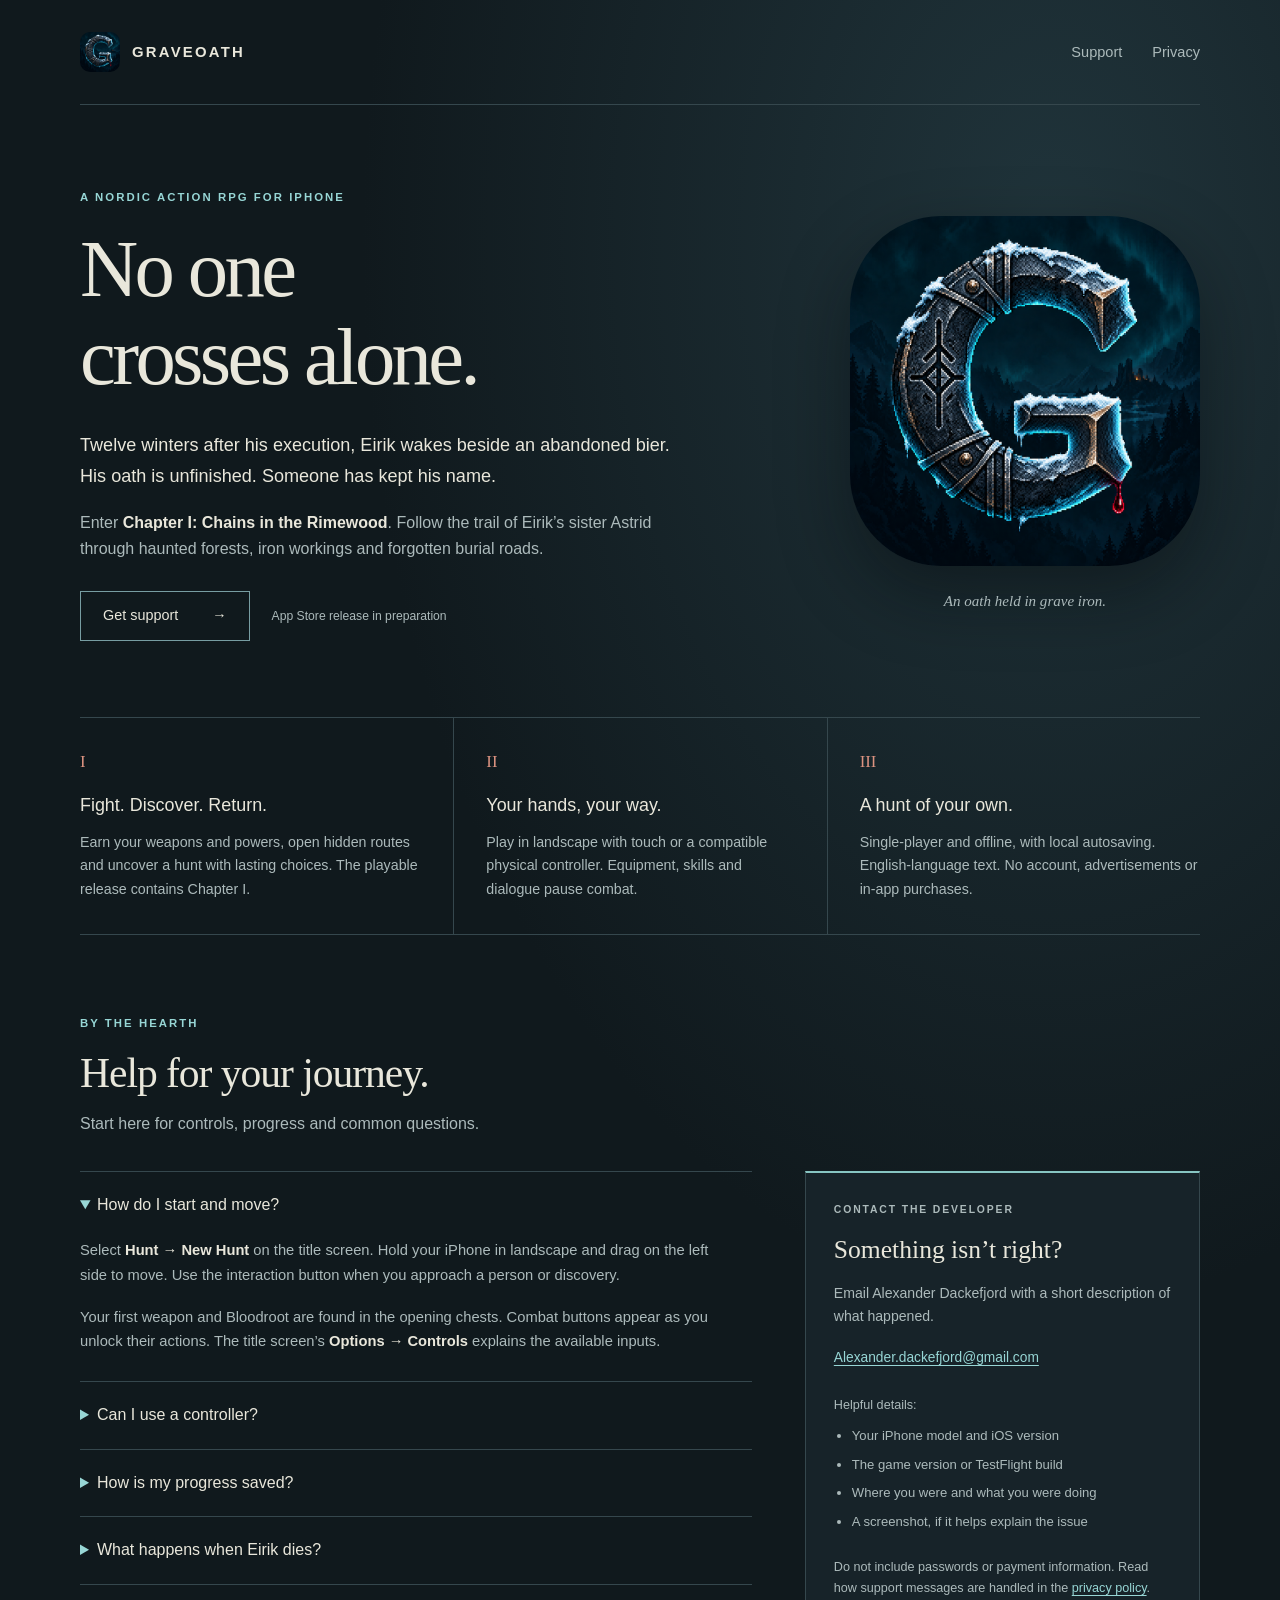
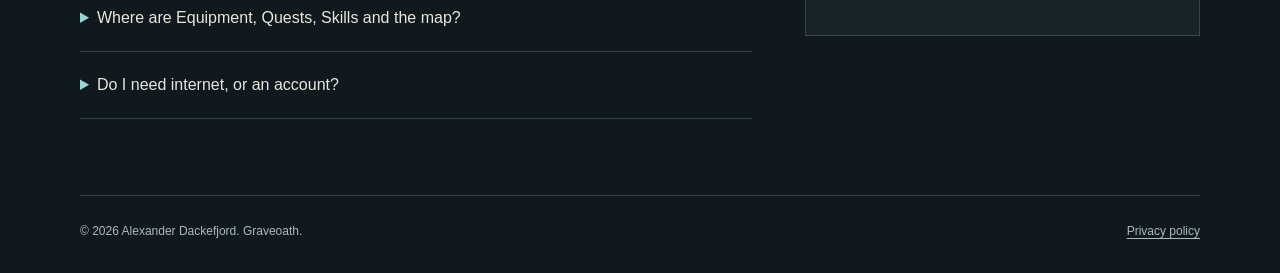
==== index.html @ 3cd5197c "Publish Graveoath support and privacy pages" ====
<!doctype html>
<html lang="en">
<head>
  <meta charset="utf-8">
  <meta name="viewport" content="width=device-width, initial-scale=1">
  <meta name="description" content="Graveoath: a dark Nordic action RPG for iPhone. Learn about Chapter I, controls, saving your hunt and getting support.">
  <meta name="theme-color" content="#10191d">
  <title>Graveoath &mdash; Support &amp; Game Information</title>
  <link rel="icon" href="AppIcon-1024.png" type="image/png">
  <link rel="stylesheet" href="style.css">
</head>
<body>
  <a class="skip" href="#main">Skip to content</a>
  <header class="site-header wrap">
    <a class="brand" href="./" aria-label="Graveoath home"><img src="AppIcon-1024.png" width="40" height="40" alt=""><span>GRAVEOATH</span></a>
    <nav aria-label="Main navigation"><a href="#support">Support</a><a href="privacy.html">Privacy</a></nav>
  </header>
  <main id="main">
    <section class="hero wrap" aria-labelledby="hero-title">
      <div class="hero-copy">
        <p class="eyebrow">A Nordic action RPG for iPhone</p>
        <h1 id="hero-title">No one<br>crosses alone.</h1>
        <p class="lead">Twelve winters after his execution, Eirik wakes beside an abandoned bier. His oath is unfinished. Someone has kept his name.</p>
        <p>Enter <strong>Chapter I: Chains in the Rimewood</strong>. Follow the trail of Eirik&rsquo;s sister Astrid through haunted forests, iron workings and forgotten burial roads.</p>
        <div class="hero-actions"><a class="button" href="#support">Get support <span aria-hidden="true">&rarr;</span></a><span class="release-note">App Store release in preparation</span></div>
      </div>
      <figure class="hero-icon"><img src="AppIcon-1024.png" width="1024" height="1024" alt="The Graveoath name-ring: a frost-lit G in dark grave iron with a red accent."><figcaption>An oath held in grave iron.</figcaption></figure>
    </section>

    <section class="features wrap" aria-label="Game at a glance">
      <article><span class="feature-no" aria-hidden="true">I</span><h2>Fight. Discover. Return.</h2><p>Earn your weapons and powers, open hidden routes and uncover a hunt with lasting choices. The playable release contains Chapter I.</p></article>
      <article><span class="feature-no" aria-hidden="true">II</span><h2>Your hands, your way.</h2><p>Play in landscape with touch or a compatible physical controller. Equipment, skills and dialogue pause combat.</p></article>
      <article><span class="feature-no" aria-hidden="true">III</span><h2>A hunt of your own.</h2><p>Single-player and offline, with local autosaving. English-language text. No account, advertisements or in-app purchases.</p></article>
    </section>

    <section class="support-section wrap" id="support" aria-labelledby="support-title">
      <div class="section-intro"><p class="eyebrow">By the hearth</p><h2 id="support-title">Help for your journey.</h2><p>Start here for controls, progress and common questions.</p></div>
      <div class="support-grid">
        <div class="faq">
          <details open><summary>How do I start and move?</summary><div><p>Select <strong>Hunt &rarr; New Hunt</strong> on the title screen. Hold your iPhone in landscape and drag on the left side to move. Use the interaction button when you approach a person or discovery.</p><p>Your first weapon and Bloodroot are found in the opening chests. Combat buttons appear as you unlock their actions. The title screen&rsquo;s <strong>Options &rarr; Controls</strong> explains the available inputs.</p></div></details>
          <details><summary>Can I use a controller?</summary><div><p>Yes. Connect a compatible controller to your iPhone before playing. In-game prompts adapt to the connected controller. Touch controls can also access the entire game.</p><p>Open <strong>Controls</strong> for the current bindings. The bag shortcut opens Equipment, and the controller&rsquo;s menu button pauses the game.</p></div></details>
          <details><summary>How is my progress saved?</summary><div><p>Your hunt is saved on your device, including equipment, discoveries, choices and progress. The game autosaves during play and at important changes. Use <strong>Save and Exit</strong> from the pause menu when you finish.</p><p><strong>Continue Hunt</strong> resumes your local save. Starting a new hunt replaces it after confirmation. There is one saved hunt; there is no account-based cloud sync. Deleting the app removes its local data, so reinstalling is not a troubleshooting step to take if you want to keep your progress.</p></div></details>
          <details><summary>What happens when Eirik dies?</summary><div><p>You return to a checkpoint. Gear, XP, skill points, quest items and discoveries remain. Death removes <strong>30% of the Silver and Grave Iron you are carrying</strong>, rounding each loss down.</p><p>The recovery screen shows the exact cost. Select <strong>Rise Again</strong> to continue.</p></div></details>
          <details><summary>Where are Equipment, Quests, Skills and the map?</summary><div><p>Tap the bag icon for Equipment or the quest icon for Quests. Main quests use gold and side quests use frost blue. A question mark above a person means a quest is ready to hand in.</p><p>The menu icon in the upper-right corner opens Pause. Under <strong>Character</strong>, you can open Equipment, Skills, Abilities or Quest Log. Under <strong>Hunt</strong>, open Map or Codex. Controls lists the current controller shortcuts.</p><p>Menus pause combat. Ambient wind and fire intentionally remain audible, while music softens.</p></div></details>
          <details><summary>Do I need internet, or an account?</summary><div><p>No. The game, music and local save work offline. There is no account or sign-in. Installation and updates use Apple&rsquo;s services and require connectivity.</p><p>All authored game text is in English. This release contains Chapter I; later chapters are not included.</p></div></details>
        </div>
        <aside class="contact-card" aria-labelledby="contact-title">
          <p class="eyebrow">Contact the developer</p>
          <h3 id="contact-title">Something isn&rsquo;t right?</h3>
          <p>Email Alexander Dackefjord with a short description of what happened.</p>
          <a class="contact-link" href="mailto:Alexander.dackefjord@gmail.com?subject=Graveoath%20support">Alexander.dackefjord@gmail.com</a>
          <p class="small">Helpful details:</p>
          <ul><li>Your iPhone model and iOS version</li><li>The game version or TestFlight build</li><li>Where you were and what you were doing</li><li>A screenshot, if it helps explain the issue</li></ul>
          <p class="small">Do not include passwords or payment information. Read how support messages are handled in the <a href="privacy.html#support-data">privacy policy</a>.</p>
        </aside>
      </div>
    </section>
  </main>
  <footer class="site-footer wrap"><p>&copy; 2026 Alexander Dackefjord. Graveoath.</p><a href="privacy.html">Privacy policy</a></footer>
</body>
</html>
---- style.css ----
:root {
  color-scheme: dark;
  --night: #10191d;
  --panel: #172329;
  --text: #e9e7db;
  --muted: #acbabb;
  --frost: #97d6d5;
  --line: #35474d;
  --ember: #dc9381;
}
* { box-sizing: border-box; }
html { scroll-behavior: smooth; }
body { margin: 0; color: var(--text); background: radial-gradient(ellipse at 82% 13%, #20343b 0, transparent 43rem), var(--night); font-family: -apple-system, BlinkMacSystemFont, "Segoe UI", sans-serif; font-size: 16px; line-height: 1.65; }
a { color: var(--frost); text-underline-offset: .23em; text-decoration-thickness: 1px; }
a:hover { color: #d7f5f0; }
a:focus-visible, summary:focus-visible { outline: 2px solid var(--frost); outline-offset: 6px; border-radius: 2px; }
.wrap { width: min(1120px, calc(100% - 64px)); margin-inline: auto; }
.skip { position: absolute; top: -80px; left: 20px; z-index: 2; background: var(--text); color: var(--night); padding: 10px 18px; }
.skip:focus { top: 10px; }
.site-header { min-height: 105px; display: flex; align-items: center; justify-content: space-between; border-bottom: 1px solid var(--line); gap: 24px; }
.brand { display: flex; align-items: center; gap: 12px; color: var(--text); text-decoration: none; letter-spacing: .15em; font-size: .93rem; font-weight: 650; }
.brand img { border-radius: 10px; }
nav { display: flex; gap: 30px; }
nav a { color: var(--muted); text-decoration: none; font-size: .91rem; padding-block: 9px; }
nav a[aria-current] { color: var(--text); border-bottom: 1px solid var(--frost); }
.hero { display: grid; grid-template-columns: 1.4fr 1fr; align-items: center; gap: 80px; padding-block: 83px 76px; }
.eyebrow { color: var(--frost); font-size: .71rem; font-weight: 600; letter-spacing: .18em; text-transform: uppercase; margin: 0 0 18px; }
h1, h2, h3 { line-height: 1.1; font-weight: 500; color: var(--text); }
h1 { font-family: Georgia, "Times New Roman", serif; font-size: clamp(3.1rem, 6.3vw, 5.2rem); letter-spacing: -.045em; margin: 0 0 28px; }
p { margin: 0 0 18px; }
.hero p:not(.eyebrow), .features p, .section-intro > p:last-child { color: var(--muted); }
.hero p.lead { color: var(--text); }
.lead { font-size: 1.13rem; line-height: 1.7; }
strong { color: var(--text); font-weight: 600; }
.hero-icon { margin: 0; width: min(100%, 350px); justify-self: end; }
.hero-icon img { display: block; width: 100%; height: auto; border-radius: 26%; box-shadow: 0 28px 70px #05090c70; }
.hero-icon figcaption { color: var(--muted); margin-top: 23px; text-align: center; font-family: Georgia, serif; font-style: italic; font-size: .94rem; }
.hero-actions { display: flex; flex-wrap: wrap; gap: 17px 22px; align-items: center; margin-top: 29px; }
.button { display: inline-flex; justify-content: center; align-items: center; gap: 34px; border: 1px solid #779da2; padding: 12px 22px; font-size: .9rem; text-decoration: none; color: var(--text); }
.button:hover { background: #24404a; }
.release-note { color: var(--muted); font-size: .76rem; }
.features { display: grid; grid-template-columns: repeat(3, 1fr); border-block: 1px solid var(--line); }
.features article { padding: 30px 32px 33px; }
.features article:first-child { padding-left: 0; }
.features article:last-child { padding-right: 0; }
.features article + article { border-left: 1px solid var(--line); }
.feature-no { display: block; color: var(--ember); font-family: Georgia, serif; font-size: 1.05rem; margin-bottom: 20px; }
.features h2 { font-size: 1.12rem; margin: 0 0 15px; }
.features p { font-size: .89rem; margin: 0; }
.support-section { padding-block: 79px 76px; scroll-margin-top: 30px; }
.section-intro { margin-bottom: 33px; }
.section-intro h2 { font-family: Georgia, serif; font-size: clamp(2rem, 4vw, 2.6rem); letter-spacing: -.025em; margin: 0 0 15px; }
.support-grid { display: grid; grid-template-columns: 1.7fr 1fr; gap: 53px; align-items: start; }
details { border-top: 1px solid var(--line); }
details:last-child { border-bottom: 1px solid var(--line); }
summary { cursor: pointer; padding: 20px 28px 20px 0; font-size: 1rem; color: var(--text); }
summary::marker { color: var(--frost); }
details div { padding: 0 22px 10px 0; color: var(--muted); font-size: .92rem; }
.contact-card { border: 1px solid var(--line); border-top: 2px solid #87c5c2; background: var(--panel); padding: 28px; }
.contact-card .eyebrow { font-size: .65rem; }
.contact-card h3 { margin: 0 0 18px; font-family: Georgia, serif; font-size: 1.6rem; }
.contact-card p, .contact-card li { font-size: .88rem; color: var(--muted); }
.contact-link { display: block; font-size: .86rem; overflow-wrap: anywhere; margin-bottom: 26px; }
.contact-card p.small { font-size: .79rem; margin-bottom: 9px; }
.contact-card ul { padding-left: 18px; margin: 0 0 24px; }
.contact-card li { margin-bottom: 7px; font-size: .82rem; }
.site-footer { padding-block: 26px 31px; border-top: 1px solid var(--line); display: flex; justify-content: space-between; gap: 16px; font-size: .75rem; color: var(--muted); }
.site-footer p { margin: 0; }
.site-footer a { color: var(--muted); }
.policy { max-width: 790px; padding-block: 69px 76px; }
.policy h1 { font-size: clamp(2.8rem, 6vw, 4.2rem); margin-bottom: 18px; }
.policy-date { font-size: .79rem; color: var(--muted); margin-bottom: 35px; }
.policy > p { color: var(--muted); }
.policy p.lead { color: var(--text); }
.policy section { margin-top: 38px; }
.policy section h2 { font-size: 1.27rem; margin: 0 0 16px; }
.policy section p { color: var(--muted); font-size: .95rem; }
.policy section a { overflow-wrap: anywhere; }
.back-home { margin-top: 30px; }
@media (max-width: 780px) {
  .wrap { width: min(100% - 40px, 640px); }
  .site-header { min-height: 86px; }
  .brand { font-size: .74rem; letter-spacing: .12em; gap: 9px; }
  .brand img { width: 32px; height: 32px; border-radius: 8px; }
  nav { gap: 18px; }
  nav a { font-size: .82rem; }
  .hero { grid-template-columns: 1fr; gap: 32px; padding-block: 48px 44px; }
  .hero-icon { grid-row: 1; justify-self: start; width: 135px; }
  .hero-icon figcaption { display: none; }
  h1 { font-size: 3.55rem; }
  .hero-copy p { max-width: 560px; }
  .features { grid-template-columns: 1fr; }
  .features article { padding: 25px 0; }
  .features article + article { border-left: 0; border-top: 1px solid var(--line); }
  .feature-no { float: left; width: 35px; margin: 0; }
  .features h2, .features p { margin-left: 35px; }
  .support-section { padding-block: 49px; }
  .support-grid { grid-template-columns: 1fr; gap: 32px; }
  .contact-card { padding: 25px; }
  .policy { padding-block: 45px 49px; }
}
@media (max-width: 370px) {
  .wrap { width: calc(100% - 32px); }
  .brand span { font-size: .68rem; }
  nav { gap: 12px; }
  nav a { font-size: .77rem; }
  h1 { font-size: 3.1rem; }
  .site-footer { flex-direction: column; gap: 7px; }
}
@media (prefers-reduced-motion: reduce) { html { scroll-behavior: auto; } }
@media print {
  body { background: white; color: black; }
  h1, h2, h3, p, strong, .policy p, .policy section p, .policy p.lead, a { color: black; }
  .site-header, .site-footer, .skip, .back-home { display: none; }
  .policy { width: 100%; padding: 0; max-width: none; }
}
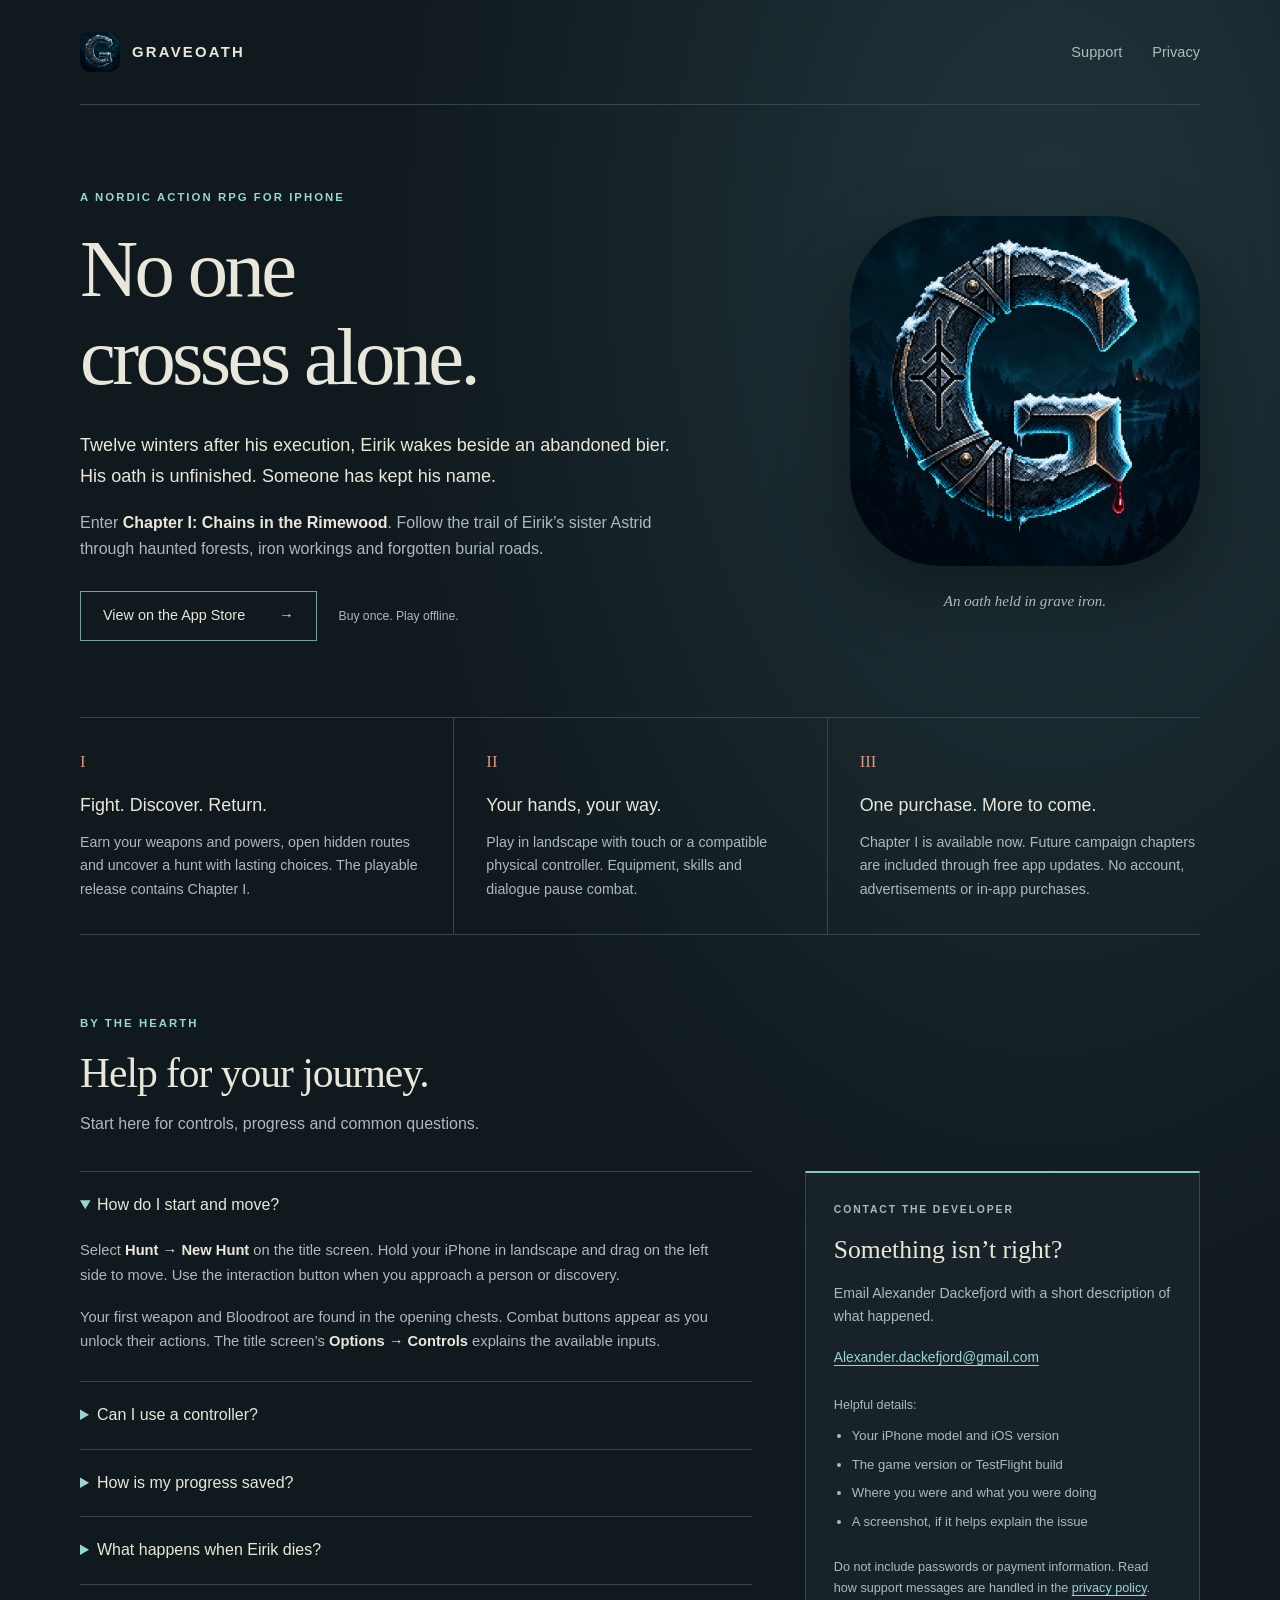
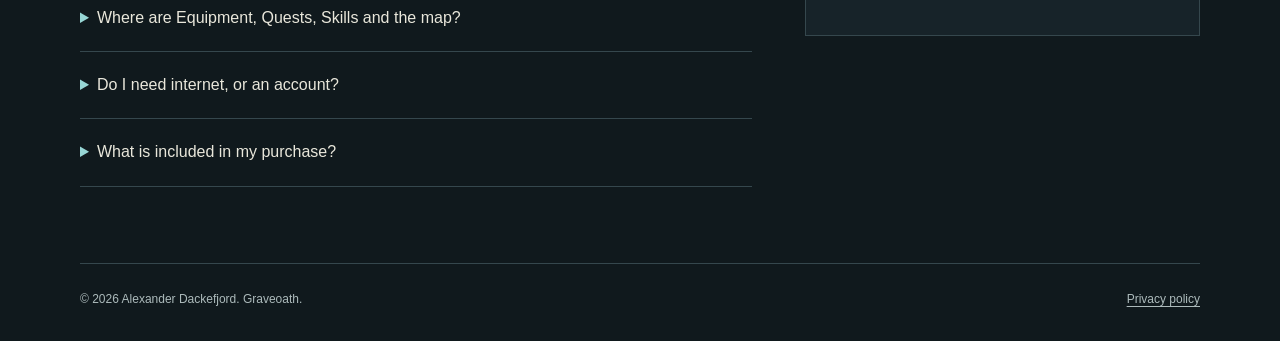
==== commit 2fdf5969: "Publish Graveoath support and privacy pages" ====
--- a/index.html
+++ b/index.html
@@ -3,7 +3,7 @@
 <head>
   <meta charset="utf-8">
   <meta name="viewport" content="width=device-width, initial-scale=1">
-  <meta name="description" content="Graveoath: a dark Nordic action RPG for iPhone. Learn about Chapter I, controls, saving your hunt and getting support.">
+  <meta name="description" content="Graveoath is an offline Nordic action RPG for iPhone. Buy once: no ads or in-app purchases. Play Chapter I now; future campaign chapters are included.">
   <meta name="theme-color" content="#10191d">
   <title>Graveoath &mdash; Support &amp; Game Information</title>
   <link rel="icon" href="AppIcon-1024.png" type="image/png">
@@ -22,7 +22,7 @@
         <h1 id="hero-title">No one<br>crosses alone.</h1>
         <p class="lead">Twelve winters after his execution, Eirik wakes beside an abandoned bier. His oath is unfinished. Someone has kept his name.</p>
         <p>Enter <strong>Chapter I: Chains in the Rimewood</strong>. Follow the trail of Eirik&rsquo;s sister Astrid through haunted forests, iron workings and forgotten burial roads.</p>
-        <div class="hero-actions"><a class="button" href="#support">Get support <span aria-hidden="true">&rarr;</span></a><span class="release-note">App Store release in preparation</span></div>
+        <div class="hero-actions"><a class="button" href="https://apps.apple.com/app/id6817256580">View on the App Store <span aria-hidden="true">&rarr;</span></a><span class="release-note">Buy once. Play offline.</span></div>
       </div>
       <figure class="hero-icon"><img src="AppIcon-1024.png" width="1024" height="1024" alt="The Graveoath name-ring: a frost-lit G in dark grave iron with a red accent."><figcaption>An oath held in grave iron.</figcaption></figure>
     </section>
@@ -30,7 +30,7 @@
     <section class="features wrap" aria-label="Game at a glance">
       <article><span class="feature-no" aria-hidden="true">I</span><h2>Fight. Discover. Return.</h2><p>Earn your weapons and powers, open hidden routes and uncover a hunt with lasting choices. The playable release contains Chapter I.</p></article>
       <article><span class="feature-no" aria-hidden="true">II</span><h2>Your hands, your way.</h2><p>Play in landscape with touch or a compatible physical controller. Equipment, skills and dialogue pause combat.</p></article>
-      <article><span class="feature-no" aria-hidden="true">III</span><h2>A hunt of your own.</h2><p>Single-player and offline, with local autosaving. English-language text. No account, advertisements or in-app purchases.</p></article>
+      <article><span class="feature-no" aria-hidden="true">III</span><h2>One purchase. More to come.</h2><p>Chapter I is available now. Future campaign chapters are included through free app updates. No account, advertisements or in-app purchases.</p></article>
     </section>
 
     <section class="support-section wrap" id="support" aria-labelledby="support-title">
@@ -42,7 +42,8 @@
           <details><summary>How is my progress saved?</summary><div><p>Your hunt is saved on your device, including equipment, discoveries, choices and progress. The game autosaves during play and at important changes. Use <strong>Save and Exit</strong> from the pause menu when you finish.</p><p><strong>Continue Hunt</strong> resumes your local save. Starting a new hunt replaces it after confirmation. There is one saved hunt; there is no account-based cloud sync. Deleting the app removes its local data, so reinstalling is not a troubleshooting step to take if you want to keep your progress.</p></div></details>
           <details><summary>What happens when Eirik dies?</summary><div><p>You return to a checkpoint. Gear, XP, skill points, quest items and discoveries remain. Death removes <strong>30% of the Silver and Grave Iron you are carrying</strong>, rounding each loss down.</p><p>The recovery screen shows the exact cost. Select <strong>Rise Again</strong> to continue.</p></div></details>
           <details><summary>Where are Equipment, Quests, Skills and the map?</summary><div><p>Tap the bag icon for Equipment or the quest icon for Quests. Main quests use gold and side quests use frost blue. A question mark above a person means a quest is ready to hand in.</p><p>The menu icon in the upper-right corner opens Pause. Under <strong>Character</strong>, you can open Equipment, Skills, Abilities or Quest Log. Under <strong>Hunt</strong>, open Map or Codex. Controls lists the current controller shortcuts.</p><p>Menus pause combat. Ambient wind and fire intentionally remain audible, while music softens.</p></div></details>
-          <details><summary>Do I need internet, or an account?</summary><div><p>No. The game, music and local save work offline. There is no account or sign-in. Installation and updates use Apple&rsquo;s services and require connectivity.</p><p>All authored game text is in English. This release contains Chapter I; later chapters are not included.</p></div></details>
+          <details><summary>Do I need internet, or an account?</summary><div><p>No. The game, music and local save work offline. There is no account or sign-in. Installation and updates use Apple&rsquo;s services and require connectivity.</p><p>All in-game text is in English. Your progress is saved locally on your iPhone.</p></div></details>
+          <details><summary>What is included in my purchase?</summary><div><p><strong>Chapter I: Chains in the Rimewood</strong> is playable now. Your purchase also includes future campaign chapters, delivered through app updates at no additional cost. <strong>Chapter II arrives in November 2026.</strong></p><p>Graveoath has no advertisements, in-app purchases or subscription. Future chapters become playable when their updates are released.</p></div></details>
         </div>
         <aside class="contact-card" aria-labelledby="contact-title">
           <p class="eyebrow">Contact the developer</p>
